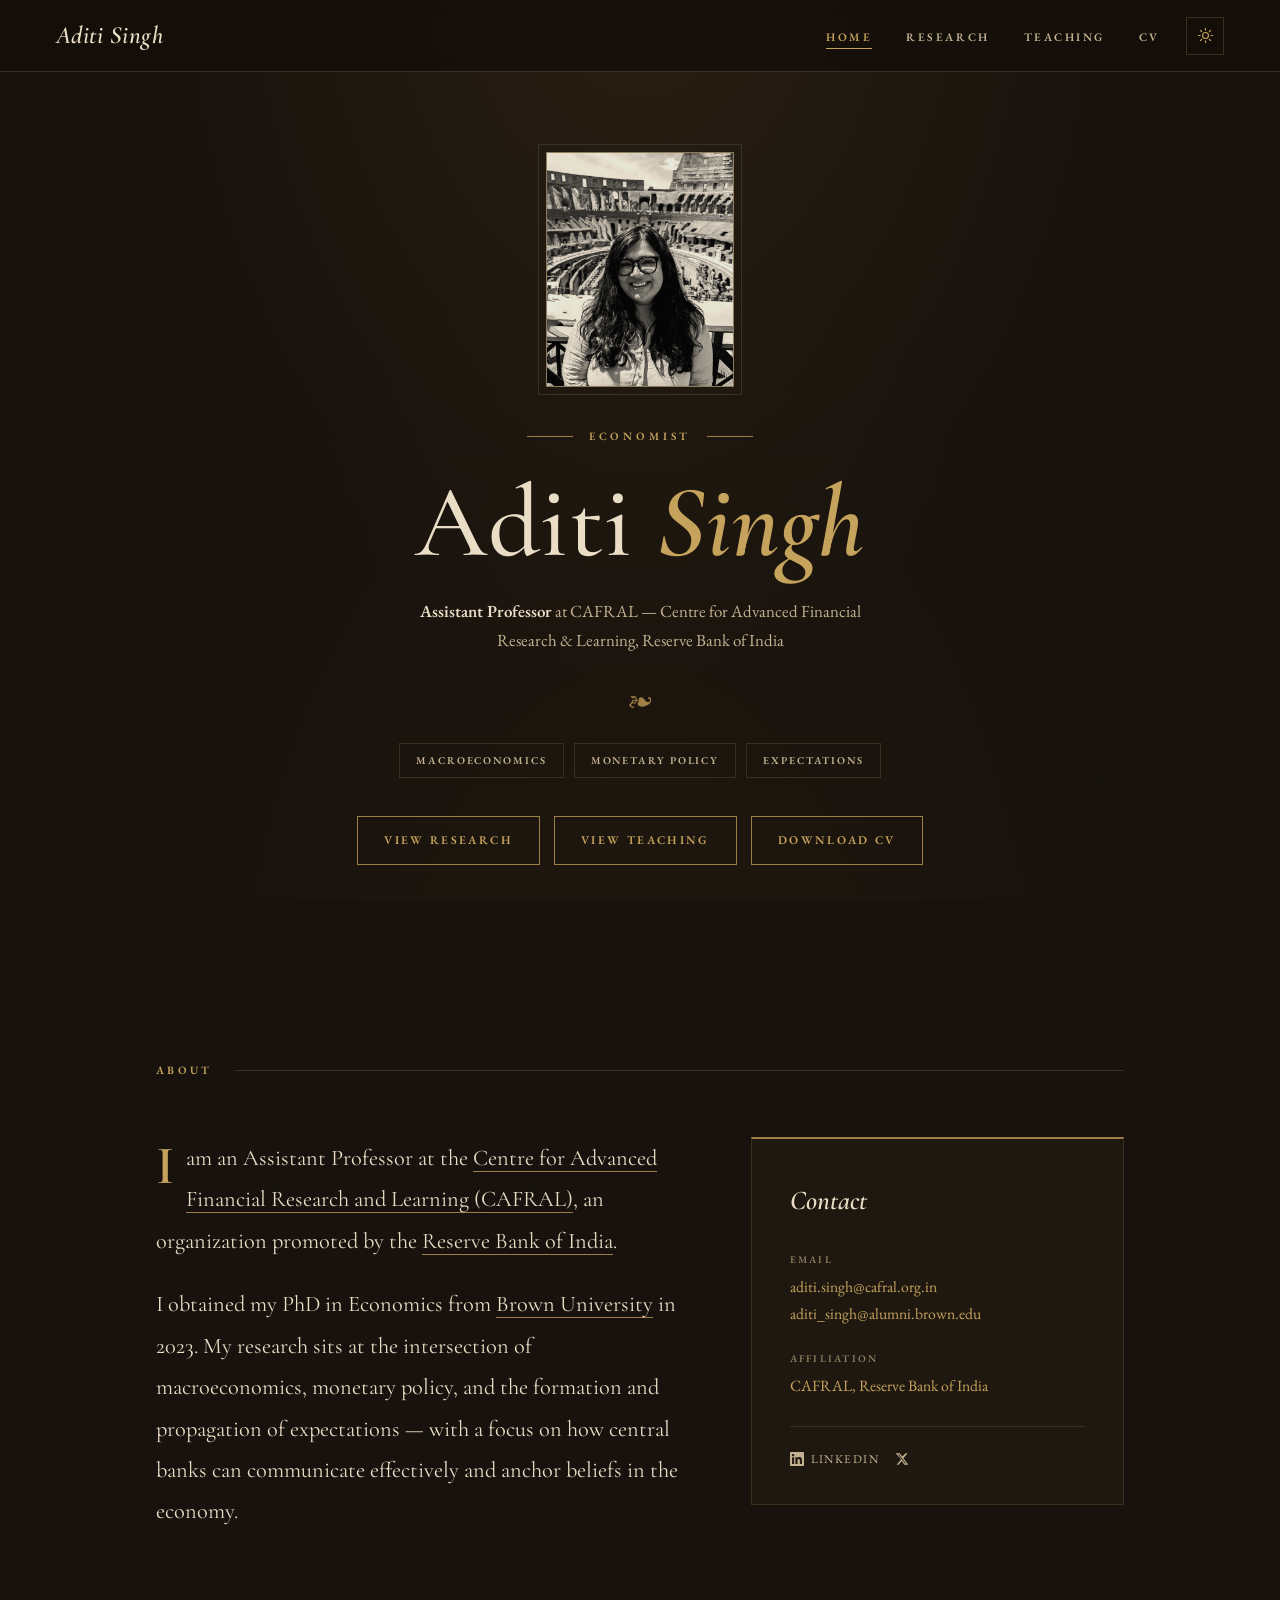
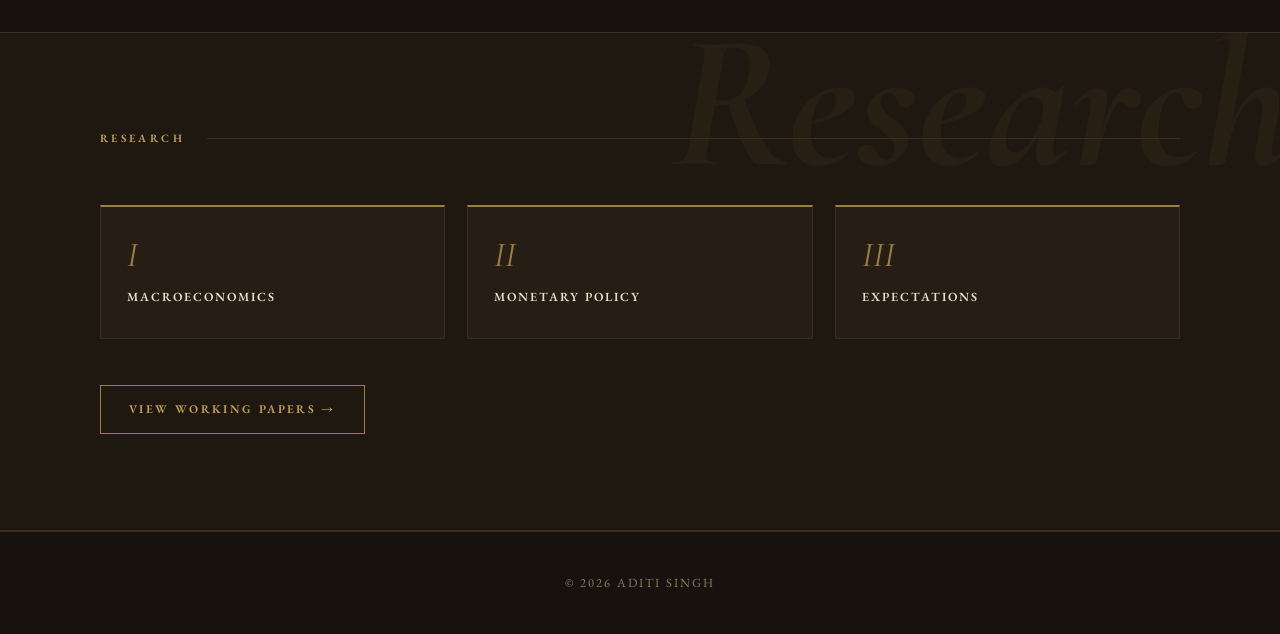
==== dark-academia/index.html @ 04351452 "Add light/dark theme toggle to dark-academia site Nav now has a sun/moon toggle that switches betwee" ====
<!DOCTYPE html>
<html lang="en">
<head>
  <meta charset="UTF-8">
  <meta name="viewport" content="width=device-width, initial-scale=1.0">
  <meta name="description" content="Aditi Singh — Assistant Professor at CAFRAL, Reserve Bank of India. Research in Macroeconomics, Monetary Policy, and Expectations.">
  <meta name="color-scheme" content="dark">
  <title>Aditi Singh</title>

  <link rel="preconnect" href="https://fonts.googleapis.com">
  <link rel="preconnect" href="https://fonts.gstatic.com" crossorigin>
  <link href="https://fonts.googleapis.com/css2?family=Cormorant+Garamond:ital,wght@0,400;0,500;0,600;0,700;1,400;1,500;1,600&family=EB+Garamond:ital,wght@0,400;0,500;0,600;1,400&display=swap" rel="stylesheet">

  <style>
    *, *::before, *::after { box-sizing: border-box; margin: 0; padding: 0; }

    :root {
      color-scheme: dark;
      --bg:        #17120d;
      --bg-2:      #1f1810;
      --bg-3:      #261d14;
      --paper:     #e9ddc5;
      --paper-dim: #c2b291;
      --muted:     #8c7c60;
      --gold:      #c5a35c;
      --gold-soft: #9d7f45;
      --oxblood:   #7d3a33;
      --line:      #3a2f1f;
      --nav-h:     72px;
    }

    :root[data-theme="light"] {
      color-scheme: light;
      --bg:        #f0e7d3;
      --bg-2:      #e9dcc1;
      --bg-3:      #e3d5b6;
      --paper:     #2e2417;
      --paper-dim: #5f5236;
      --muted:     #8a785a;
      --gold:      #876722;
      --gold-soft: #a9883f;
      --oxblood:   #7d3a33;
      --line:      #cdbd97;
    }

    :root[data-theme="light"] body {
      background-image:
        radial-gradient(ellipse at 50% -10%, #f8f1de 0%, rgba(248,241,222,0) 55%),
        radial-gradient(ellipse at 50% 120%, #e6d9bc 0%, rgba(230,217,188,0) 55%);
    }

    html { scroll-behavior: smooth; }

    body {
      background: var(--bg);
      background-image:
        radial-gradient(ellipse at 50% -10%, #2a2013 0%, rgba(42,32,19,0) 55%),
        radial-gradient(ellipse at 50% 120%, #20180f 0%, rgba(32,24,15,0) 55%);
      background-attachment: fixed;
      color: var(--paper);
      font-family: 'EB Garamond', Georgia, serif;
      font-weight: 400;
      font-size: 1.04rem;
      line-height: 1.78;
      overflow-x: hidden;
    }

    a { color: inherit; }

    /* ━━━━━━━━━━━━━━━━━━━━━━━━━━━━━━ NAV ━━━━━━ */
    nav {
      position: fixed;
      top: 0; left: 0; right: 0;
      height: var(--nav-h);
      display: flex;
      align-items: center;
      justify-content: space-between;
      padding: 0 56px;
      background: rgba(20, 15, 10, 0.86);
      backdrop-filter: blur(10px) saturate(1.2);
      -webkit-backdrop-filter: blur(10px) saturate(1.2);
      border-bottom: 1px solid var(--line);
      z-index: 9999;
    }

    .nav-logo {
      font-family: 'Cormorant Garamond', serif;
      font-style: italic;
      font-size: 1.55rem;
      font-weight: 600;
      letter-spacing: 0.02em;
      color: var(--paper);
      text-decoration: none;
    }
    .nav-logo:hover { color: var(--gold); }

    .nav-links {
      display: flex;
      gap: 34px;
      list-style: none;
      align-items: center;
    }

    .nav-links a {
      font-size: 0.72rem;
      font-weight: 600;
      letter-spacing: 0.22em;
      text-transform: uppercase;
      color: var(--paper-dim);
      text-decoration: none;
      padding-bottom: 4px;
      border-bottom: 1px solid transparent;
      transition: color 0.25s, border-color 0.25s;
    }
    .nav-links a:hover,
    .nav-links a.active { color: var(--gold); border-bottom-color: var(--gold); }

    .nav-actions { display: flex; align-items: center; gap: 26px; }

    .theme-toggle {
      display: inline-flex;
      align-items: center;
      justify-content: center;
      width: 38px;
      height: 38px;
      background: none;
      border: 1px solid var(--line);
      color: var(--gold);
      cursor: pointer;
      transition: color 0.25s, border-color 0.25s;
    }
    .theme-toggle:hover { border-color: var(--gold-soft); }
    .theme-toggle svg { width: 17px; height: 17px; display: block; }
    .theme-toggle .icon-moon { display: none; }
    :root[data-theme="light"] .theme-toggle .icon-sun { display: none; }
    :root[data-theme="light"] .theme-toggle .icon-moon { display: block; }

    .nav-burger {
      display: none;
      flex-direction: column;
      justify-content: center;
      gap: 5px;
      width: 38px; height: 38px;
      background: none; border: none;
      cursor: pointer; padding: 4px;
    }
    .nav-burger span {
      display: block; width: 24px; height: 1.5px;
      background: var(--paper);
      transition: transform 0.3s, opacity 0.3s;
    }
    .nav-burger.open span:nth-child(1) { transform: translateY(6.5px) rotate(45deg); }
    .nav-burger.open span:nth-child(2) { opacity: 0; }
    .nav-burger.open span:nth-child(3) { transform: translateY(-6.5px) rotate(-45deg); }

    .mobile-menu {
      display: none;
      position: fixed;
      top: var(--nav-h); left: 0; right: 0;
      background: rgba(20, 15, 10, 0.98);
      backdrop-filter: blur(14px);
      -webkit-backdrop-filter: blur(14px);
      border-bottom: 1px solid var(--line);
      z-index: 490;
      padding: 18px 28px 26px;
      flex-direction: column;
      gap: 6px;
    }
    .mobile-menu.open { display: flex; }
    .mobile-menu a {
      font-size: 0.78rem;
      font-weight: 600;
      letter-spacing: 0.2em;
      text-transform: uppercase;
      color: var(--paper-dim);
      text-decoration: none;
      padding: 12px 6px;
      border-bottom: 1px solid var(--line);
    }
    .mobile-menu a:last-child { border-bottom: none; }
    .mobile-menu a.active { color: var(--gold); }

    /* ━━━━━━━━━━━━━━━━━━━━━━━━━━━━━━ HERO ━━━━━━ */
    .hero {
      min-height: 100vh;
      padding: calc(var(--nav-h) + 80px) 32px 96px;
      display: flex;
      align-items: center;
      justify-content: center;
      text-align: center;
    }

    .hero-inner {
      max-width: 720px;
      opacity: 0;
      transform: translateY(26px);
      transition: opacity 1s ease, transform 1s ease;
    }
    .hero-inner.loaded { opacity: 1; transform: none; }

    .portrait {
      width: 188px;
      margin: 0 auto 40px;
    }
    .portrait img {
      width: 100%;
      aspect-ratio: 4 / 5;
      object-fit: cover;
      object-position: center 12%;
      display: block;
      filter: grayscale(0.35) sepia(0.32) contrast(0.96) brightness(0.92);
      border: 1px solid var(--gold-soft);
      outline: 1px solid var(--line);
      outline-offset: 7px;
    }

    .eyebrow {
      display: flex;
      align-items: center;
      justify-content: center;
      gap: 16px;
      font-size: 0.7rem;
      font-weight: 600;
      letter-spacing: 0.34em;
      text-transform: uppercase;
      color: var(--gold);
      margin-bottom: 22px;
    }
    .eyebrow::before,
    .eyebrow::after {
      content: '';
      width: 46px; height: 1px;
      background: var(--gold-soft);
    }

    .hero-name {
      font-family: 'Cormorant Garamond', serif;
      font-weight: 500;
      font-size: clamp(56px, 8vw, 104px);
      line-height: 1.04;
      letter-spacing: 0.005em;
      color: var(--paper);
    }
    .hero-name .it {
      font-style: italic;
      font-weight: 600;
      color: var(--gold);
    }

    .hero-sub {
      font-size: 1.06rem;
      color: var(--paper-dim);
      line-height: 1.7;
      margin: 22px auto 0;
      max-width: 460px;
    }
    .hero-sub strong { color: var(--paper); font-weight: 600; }

    .ornament {
      color: var(--gold-soft);
      font-size: 1.5rem;
      margin: 30px 0 34px;
      line-height: 1;
    }

    .tags {
      display: flex;
      flex-wrap: wrap;
      justify-content: center;
      gap: 10px;
      margin-bottom: 38px;
    }
    .tag {
      font-size: 0.66rem;
      font-weight: 600;
      letter-spacing: 0.18em;
      text-transform: uppercase;
      color: var(--paper-dim);
      border: 1px solid var(--line);
      padding: 7px 16px;
      transition: color 0.25s, border-color 0.25s;
    }
    .tag:hover { color: var(--gold); border-color: var(--gold-soft); }

    .actions {
      display: flex;
      flex-wrap: wrap;
      justify-content: center;
      gap: 14px;
    }
    .btn {
      font-family: 'EB Garamond', serif;
      font-size: 0.74rem;
      font-weight: 600;
      letter-spacing: 0.2em;
      text-transform: uppercase;
      text-decoration: none;
      padding: 13px 26px;
      border: 1px solid var(--gold-soft);
      color: var(--gold);
      transition: background 0.25s, color 0.25s, transform 0.2s;
    }
    .btn:hover {
      background: var(--gold);
      color: var(--bg);
      transform: translateY(-2px);
    }

    /* ━━━━━━━━━━━━━━━━━━━━━━━━━━━━━━ SECTIONS ━━━━━━ */
    .section {
      max-width: 1080px;
      margin: 0 auto;
      padding: 100px 56px;
    }

    .section-header {
      display: flex;
      align-items: center;
      gap: 22px;
      margin-bottom: 56px;
    }
    .section-label {
      font-size: 0.7rem;
      font-weight: 600;
      letter-spacing: 0.3em;
      text-transform: uppercase;
      color: var(--gold);
      white-space: nowrap;
    }
    .section-rule {
      flex: 1;
      height: 1px;
      background: var(--line);
    }

    .about-grid {
      display: grid;
      grid-template-columns: 1.4fr 1fr;
      gap: 72px;
      align-items: start;
    }

    .bio-text {
      font-family: 'Cormorant Garamond', serif;
      font-size: 1.4rem;
      line-height: 1.85;
      color: var(--paper);
    }
    .bio-text p + p { margin-top: 22px; }
    .bio-text p:first-of-type::first-letter {
      font-size: 3.4rem;
      font-weight: 600;
      float: left;
      line-height: 0.86;
      padding: 6px 12px 0 0;
      color: var(--gold);
    }
    .bio-text a {
      color: var(--paper);
      text-decoration: none;
      border-bottom: 1px solid var(--gold-soft);
      transition: color 0.2s;
    }
    .bio-text a:hover { color: var(--gold); }

    .contact-card {
      background: var(--bg-2);
      border: 1px solid var(--line);
      border-top: 2px solid var(--gold-soft);
      padding: 38px 38px 34px;
    }
    .contact-card-title {
      font-family: 'Cormorant Garamond', serif;
      font-style: italic;
      font-size: 1.7rem;
      font-weight: 600;
      color: var(--paper);
      margin-bottom: 26px;
    }
    .contact-row { margin-bottom: 22px; }
    .contact-row-label {
      font-size: 0.64rem;
      font-weight: 600;
      letter-spacing: 0.22em;
      text-transform: uppercase;
      color: var(--muted);
      margin-bottom: 5px;
    }
    .contact-row-value { font-size: 0.98rem; line-height: 1.7; }
    .contact-row-value a {
      color: var(--gold);
      text-decoration: none;
      transition: opacity 0.2s;
    }
    .contact-row-value a:hover { opacity: 0.7; }

    .social-row {
      display: flex;
      gap: 16px;
      align-items: center;
      margin-top: 26px;
      padding-top: 22px;
      border-top: 1px solid var(--line);
    }
    .social-link {
      display: flex;
      align-items: center;
      gap: 7px;
      font-size: 0.74rem;
      letter-spacing: 0.12em;
      text-transform: uppercase;
      color: var(--paper-dim);
      text-decoration: none;
      transition: color 0.2s;
    }
    .social-link:hover { color: var(--gold); }

    /* ━━━━━━━━━━━━━━━━━━━━━━━━━━━━━━ RESEARCH BAND ━━━━━━ */
    .research-band {
      background: var(--bg-2);
      border-top: 1px solid var(--line);
      border-bottom: 1px solid var(--line);
      padding: 96px 56px;
      position: relative;
      overflow: hidden;
    }
    .research-band::before {
      content: 'Research';
      position: absolute;
      right: -10px; top: -26px;
      font-family: 'Cormorant Garamond', serif;
      font-style: italic;
      font-size: clamp(90px, 15vw, 230px);
      font-weight: 700;
      color: rgba(197, 163, 92, 0.05);
      line-height: 1;
      pointer-events: none;
      white-space: nowrap;
    }
    .research-band-inner {
      max-width: 1080px;
      margin: 0 auto;
      position: relative;
      z-index: 1;
    }
    .research-areas {
      display: grid;
      grid-template-columns: repeat(3, 1fr);
      gap: 22px;
      margin-bottom: 46px;
    }
    .research-area {
      padding: 30px 26px;
      border: 1px solid var(--line);
      border-top: 2px solid var(--gold-soft);
      background: var(--bg-3);
    }
    .research-area-num {
      font-family: 'Cormorant Garamond', serif;
      font-style: italic;
      font-size: 2.2rem;
      color: var(--gold-soft);
      line-height: 1;
      margin-bottom: 14px;
    }
    .research-area-name {
      font-size: 0.78rem;
      font-weight: 600;
      letter-spacing: 0.16em;
      text-transform: uppercase;
      color: var(--paper);
    }
    .btn-ghost {
      display: inline-block;
      font-size: 0.74rem;
      font-weight: 600;
      letter-spacing: 0.2em;
      text-transform: uppercase;
      color: var(--gold);
      text-decoration: none;
      border: 1px solid var(--gold-soft);
      padding: 13px 28px;
      transition: background 0.25s, color 0.25s, transform 0.2s;
    }
    .btn-ghost:hover { background: var(--gold); color: var(--bg); transform: translateY(-2px); }

    /* ━━━━━━━━━━━━━━━━━━━━━━━━━━━━━━ FOOTER ━━━━━━ */
    footer {
      text-align: center;
      padding: 40px 32px;
      border-top: 1px solid var(--line);
      color: var(--muted);
      font-size: 0.78rem;
      letter-spacing: 0.16em;
      text-transform: uppercase;
    }

    /* ━━━━━━━━━━━━━━━━━━━━━━━━━━━━━━ REVEAL ━━━━━━ */
    .reveal {
      opacity: 0;
      transform: translateY(26px);
      transition: opacity 0.8s ease, transform 0.8s ease;
    }
    .reveal.in { opacity: 1; transform: none; }
    .reveal-delay-1 { transition-delay: 0.12s; }
    .reveal-delay-2 { transition-delay: 0.24s; }
    .reveal-delay-3 { transition-delay: 0.36s; }

    /* ━━━━━━━━━━━━━━━━━━━━━━━━━━━━━━ RESPONSIVE ━━━━━━ */
    @media (max-width: 880px) {
      nav { padding: 0 26px; }
      .nav-links { display: none; }
      .nav-burger { display: flex; }
      .section { padding: 72px 28px; }
      .about-grid { grid-template-columns: 1fr; gap: 44px; }
      .research-band { padding: 72px 28px; }
      .research-areas { grid-template-columns: 1fr; }
    }
  </style>
  <script>try{if(localStorage.getItem('da-theme')==='light')document.documentElement.setAttribute('data-theme','light');}catch(e){}</script>
</head>
<body>

  <!-- ── Navigation ── -->
  <nav id="site-nav">
    <a class="nav-logo" href="index.html">Aditi Singh</a>
    <div class="nav-actions">
    <ul class="nav-links">
      <li><a href="index.html" class="active">Home</a></li>
      <li><a href="research.html">Research</a></li>
      <li><a href="teaching.html">Teaching</a></li>
      <li><a href="https://papers.aditi-singh.com/CV.pdf" target="_blank">CV</a></li>
    </ul>
    <button class="theme-toggle" id="theme-toggle" type="button" aria-label="Toggle light and dark mode">
      <svg class="icon-sun" viewBox="0 0 24 24" aria-hidden="true" fill="none" stroke="currentColor" stroke-width="1.6" stroke-linecap="round"><circle cx="12" cy="12" r="4.2"/><path d="M12 2v2.4M12 19.6V22M22 12h-2.4M4.4 12H2M19.07 4.93l-1.7 1.7M6.63 17.37l-1.7 1.7M19.07 19.07l-1.7-1.7M6.63 6.63l-1.7-1.7"/></svg>
      <svg class="icon-moon" viewBox="0 0 24 24" aria-hidden="true" fill="none" stroke="currentColor" stroke-width="1.6" stroke-linecap="round" stroke-linejoin="round"><path d="M21 12.8A8.5 8.5 0 1 1 11.2 3a6.6 6.6 0 0 0 9.8 9.8z"/></svg>
    </button>
    <button class="nav-burger" id="nav-burger" aria-label="Open menu" aria-expanded="false">
      <span></span><span></span><span></span>
    </button>
    </div>
  </nav>

  <!-- ── Mobile Menu ── -->
  <div class="mobile-menu" id="mobile-menu" role="navigation" aria-label="Mobile navigation">
    <a href="index.html" class="active">Home</a>
    <a href="research.html">Research</a>
    <a href="teaching.html">Teaching</a>
    <a href="https://papers.aditi-singh.com/CV.pdf" target="_blank">CV</a>
  </div>

  <!-- ── Hero ── -->
  <section class="hero">
    <div class="hero-inner" id="hero-inner">
      <figure class="portrait">
        <img src="../image website.jpg" alt="Aditi Singh">
      </figure>
      <p class="eyebrow">Economist</p>
      <h1 class="hero-name">Aditi <span class="it">Singh</span></h1>
      <p class="hero-sub">
        <strong>Assistant Professor</strong> at CAFRAL — Centre for Advanced
        Financial Research &amp; Learning, Reserve Bank of India
      </p>
      <div class="ornament">&#10087;</div>
      <div class="tags">
        <span class="tag">Macroeconomics</span>
        <span class="tag">Monetary Policy</span>
        <span class="tag">Expectations</span>
      </div>
      <div class="actions">
        <a href="research.html" class="btn">View Research</a>
        <a href="teaching.html" class="btn">View Teaching</a>
        <a href="https://papers.aditi-singh.com/CV.pdf" target="_blank" class="btn">Download CV</a>
      </div>
    </div>
  </section>

  <!-- ── About ── -->
  <section class="section" id="about">
    <div class="section-header reveal">
      <span class="section-label">About</span>
      <span class="section-rule"></span>
    </div>

    <div class="about-grid">
      <div class="bio-text reveal reveal-delay-1">
        <p>
          I am an Assistant Professor at the
          <a href="https://www.cafral.org.in/" target="_blank">Centre for Advanced Financial Research and Learning (CAFRAL)</a>,
          an organization promoted by the
          <a href="https://www.rbi.org.in/" target="_blank">Reserve Bank of India</a>.
        </p>
        <p>
          I obtained my PhD in Economics from
          <a href="https://www.brown.edu/" target="_blank">Brown University</a> in 2023.
          My research sits at the intersection of macroeconomics, monetary policy, and the
          formation and propagation of expectations — with a focus on how central banks can
          communicate effectively and anchor beliefs in the economy.
        </p>
      </div>

      <div class="contact-card reveal reveal-delay-2">
        <h2 class="contact-card-title">Contact</h2>

        <div class="contact-row">
          <p class="contact-row-label">Email</p>
          <p class="contact-row-value">
            <a href="mailto:aditi.singh@cafral.org.in">aditi.singh@cafral.org.in</a><br>
            <a href="mailto:aditi_singh@alumni.brown.edu">aditi_singh@alumni.brown.edu</a>
          </p>
        </div>

        <div class="contact-row">
          <p class="contact-row-label">Affiliation</p>
          <p class="contact-row-value">
            <a href="https://www.cafral.org.in/" target="_blank">CAFRAL, Reserve Bank of India</a>
          </p>
        </div>

        <div class="social-row">
          <a class="social-link" href="https://www.linkedin.com/in/aditi-singh-b6ba27177/" target="_blank">
            <svg width="14" height="14" viewBox="0 0 24 24" fill="currentColor"><path d="M20.447 20.452H16.893V14.883C16.893 13.555 16.866 11.846 15.041 11.846C13.188 11.846 12.905 13.291 12.905 14.785V20.452H9.351V9H12.765V10.561H12.811C13.288 9.661 14.448 8.711 16.181 8.711C19.782 8.711 20.448 11.081 20.448 14.166V20.452H20.447ZM5.337 7.433C4.193 7.433 3.274 6.507 3.274 5.368C3.274 4.23 4.194 3.305 5.337 3.305C6.477 3.305 7.401 4.23 7.401 5.368C7.401 6.507 6.476 7.433 5.337 7.433ZM7.119 20.452H3.555V9H7.119V20.452ZM22.225 0H1.771C0.792 0 0 0.774 0 1.729V22.271C0 23.227 0.792 24 1.771 24H22.222C23.2 24 24 23.227 24 22.271V1.729C24 0.774 23.2 0 22.222 0H22.225Z"/></svg>
            LinkedIn
          </a>
          <a class="social-link" href="https://x.com/_singh_aditi" target="_blank" aria-label="X">
            <svg width="14" height="14" viewBox="0 0 24 24" fill="currentColor"><path d="M18.244 2.25h3.308l-7.227 8.26 8.502 11.24H16.17l-4.714-6.231-5.401 6.231H2.748l7.73-8.835L1.254 2.25H8.08l4.258 5.633 5.906-5.633zm-1.161 17.52h1.833L7.084 4.126H5.117z"/></svg>
          </a>
        </div>
      </div>
    </div>
  </section>

  <!-- ── Research band ── -->
  <section class="research-band" id="research">
    <div class="research-band-inner">
      <div class="section-header reveal">
        <span class="section-label">Research</span>
        <span class="section-rule"></span>
      </div>

      <div class="research-areas reveal reveal-delay-2">
        <div class="research-area">
          <p class="research-area-num">I</p>
          <p class="research-area-name">Macroeconomics</p>
        </div>
        <div class="research-area">
          <p class="research-area-num">II</p>
          <p class="research-area-name">Monetary Policy</p>
        </div>
        <div class="research-area">
          <p class="research-area-num">III</p>
          <p class="research-area-name">Expectations</p>
        </div>
      </div>

      <a href="research.html" class="btn-ghost reveal reveal-delay-3">View Working Papers &rarr;</a>
    </div>
  </section>

  <!-- ── Footer ── -->
  <footer>
    <p>&copy; 2026 Aditi Singh</p>
  </footer>

  <script>
    window.addEventListener('load', () => {
      document.getElementById('hero-inner').classList.add('loaded');
    });

    const themeToggle = document.getElementById('theme-toggle');
    themeToggle.addEventListener('click', () => {
      const root = document.documentElement;
      const toLight = root.getAttribute('data-theme') !== 'light';
      if (toLight) { root.setAttribute('data-theme', 'light'); }
      else { root.removeAttribute('data-theme'); }
      try { localStorage.setItem('da-theme', toLight ? 'light' : 'dark'); } catch (e) {}
    });

    const burger = document.getElementById('nav-burger');
    const mobileMenu = document.getElementById('mobile-menu');
    burger.addEventListener('click', () => {
      const isOpen = mobileMenu.classList.toggle('open');
      burger.classList.toggle('open', isOpen);
      burger.setAttribute('aria-expanded', String(isOpen));
    });
    mobileMenu.querySelectorAll('a').forEach(a => {
      a.addEventListener('click', () => {
        mobileMenu.classList.remove('open');
        burger.classList.remove('open');
        burger.setAttribute('aria-expanded', 'false');
      });
    });

    const reveals = document.querySelectorAll('.reveal');
    const io = new IntersectionObserver(entries => {
      entries.forEach(e => {
        if (e.isIntersecting) { e.target.classList.add('in'); io.unobserve(e.target); }
      });
    }, { threshold: 0.14 });
    reveals.forEach(el => io.observe(el));
  </script>

</body>
</html>
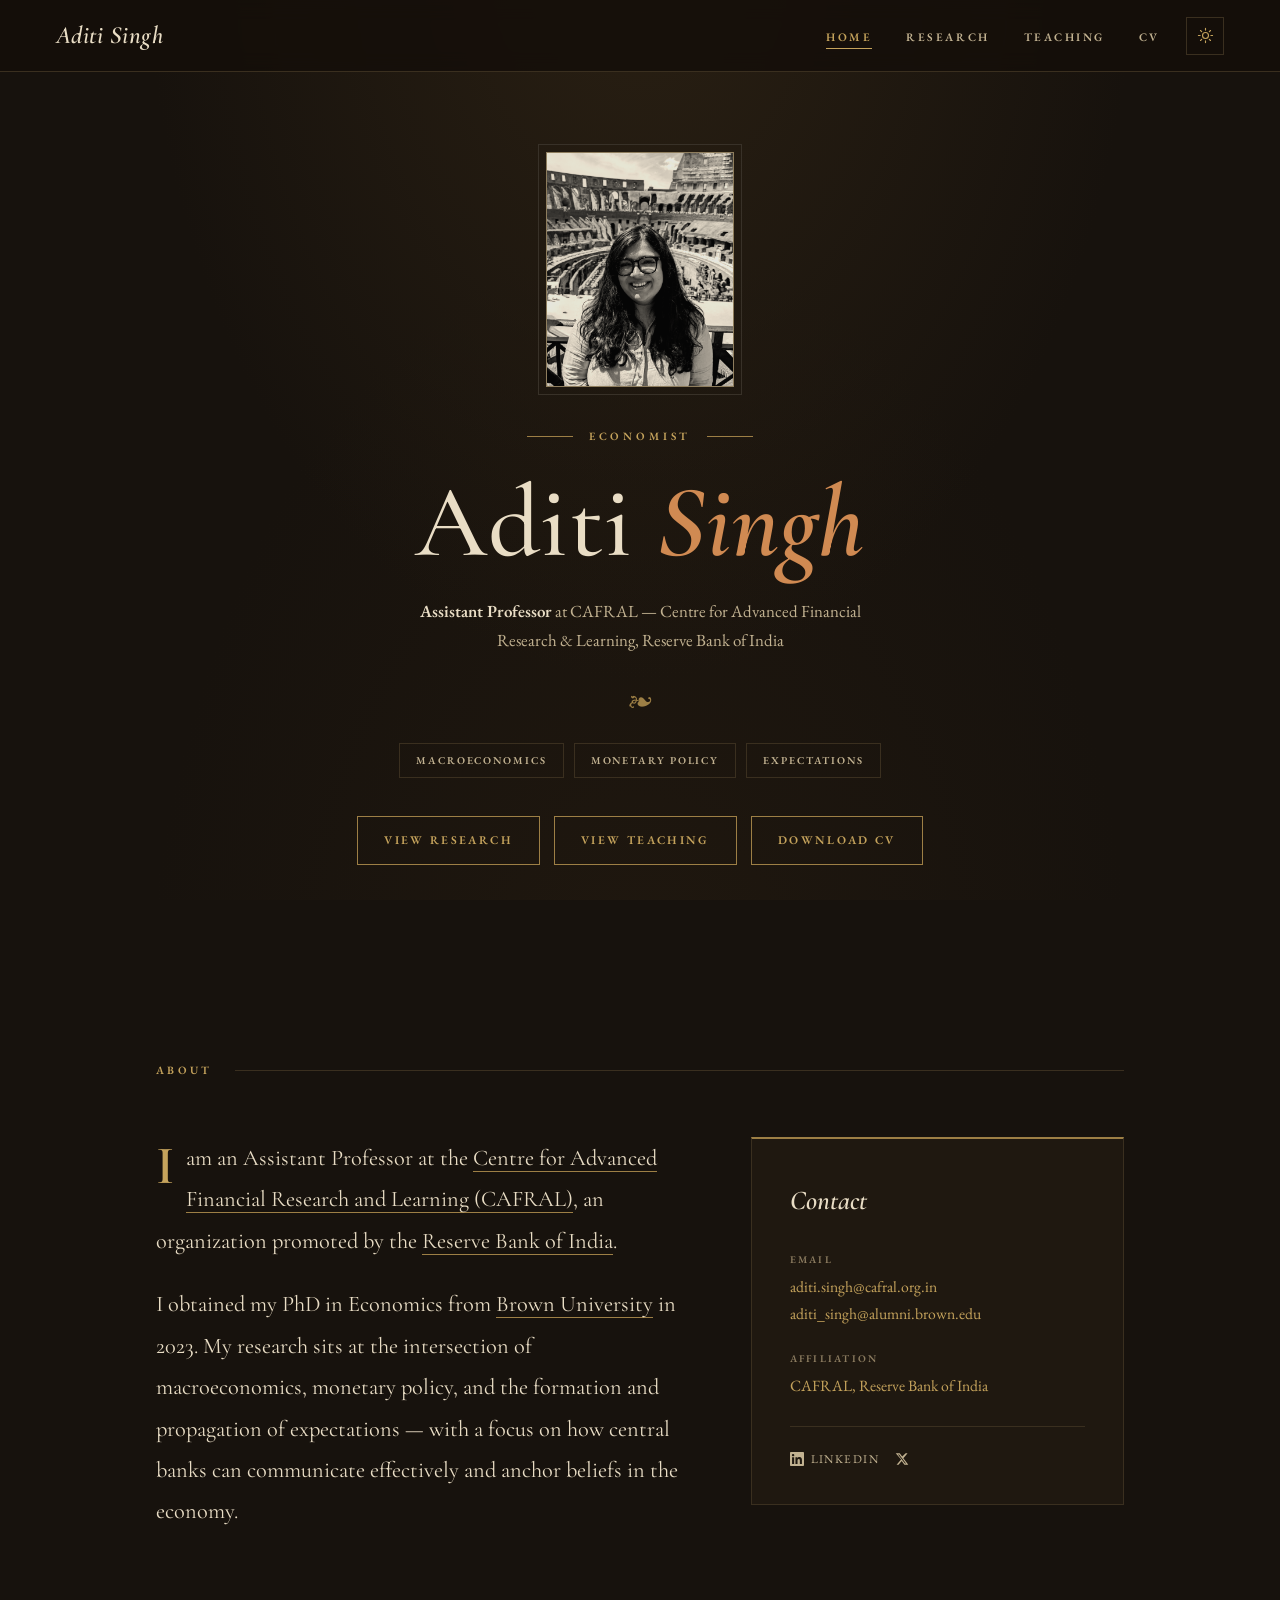
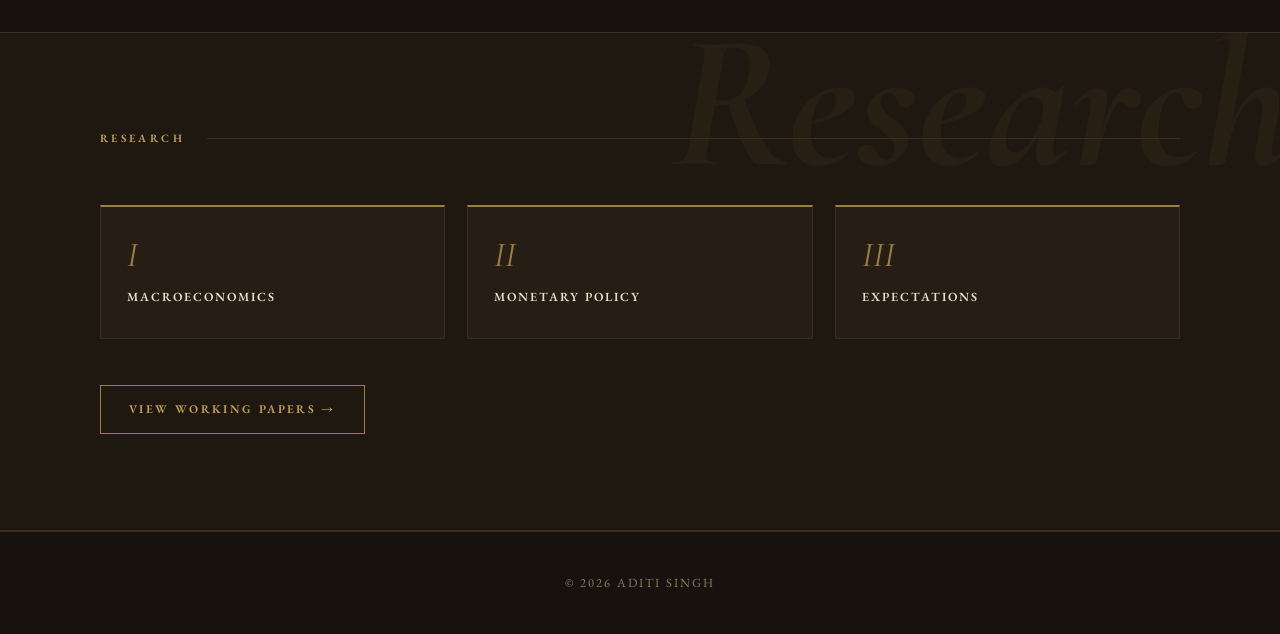
==== commit 41779f1f: "Theme the nav per mode; warmer accent for "Singh" - Nav and mobile-menu backgrounds now use --nav-bg" ====
--- a/dark-academia/index.html
+++ b/dark-academia/index.html
@@ -26,6 +26,9 @@
       --gold-soft: #9d7f45;
       --oxblood:   #7d3a33;
       --line:      #3a2f1f;
+      --name:      #d08a52;
+      --nav-bg:    rgba(20, 15, 10, 0.86);
+      --menu-bg:   rgba(20, 15, 10, 0.98);
       --nav-h:     72px;
     }
 
@@ -41,6 +44,9 @@
       --gold-soft: #a9883f;
       --oxblood:   #7d3a33;
       --line:      #cdbd97;
+      --name:      #a5572a;
+      --nav-bg:    rgba(243, 235, 218, 0.9);
+      --menu-bg:   rgba(243, 235, 218, 0.98);
     }
 
     :root[data-theme="light"] body {
@@ -76,7 +82,7 @@
       align-items: center;
       justify-content: space-between;
       padding: 0 56px;
-      background: rgba(20, 15, 10, 0.86);
+      background: var(--nav-bg);
       backdrop-filter: blur(10px) saturate(1.2);
       -webkit-backdrop-filter: blur(10px) saturate(1.2);
       border-bottom: 1px solid var(--line);
@@ -157,7 +163,7 @@
       display: none;
       position: fixed;
       top: var(--nav-h); left: 0; right: 0;
-      background: rgba(20, 15, 10, 0.98);
+      background: var(--menu-bg);
       backdrop-filter: blur(14px);
       -webkit-backdrop-filter: blur(14px);
       border-bottom: 1px solid var(--line);
@@ -244,7 +250,7 @@
     .hero-name .it {
       font-style: italic;
       font-weight: 600;
-      color: var(--gold);
+      color: var(--name);
     }
 
     .hero-sub {
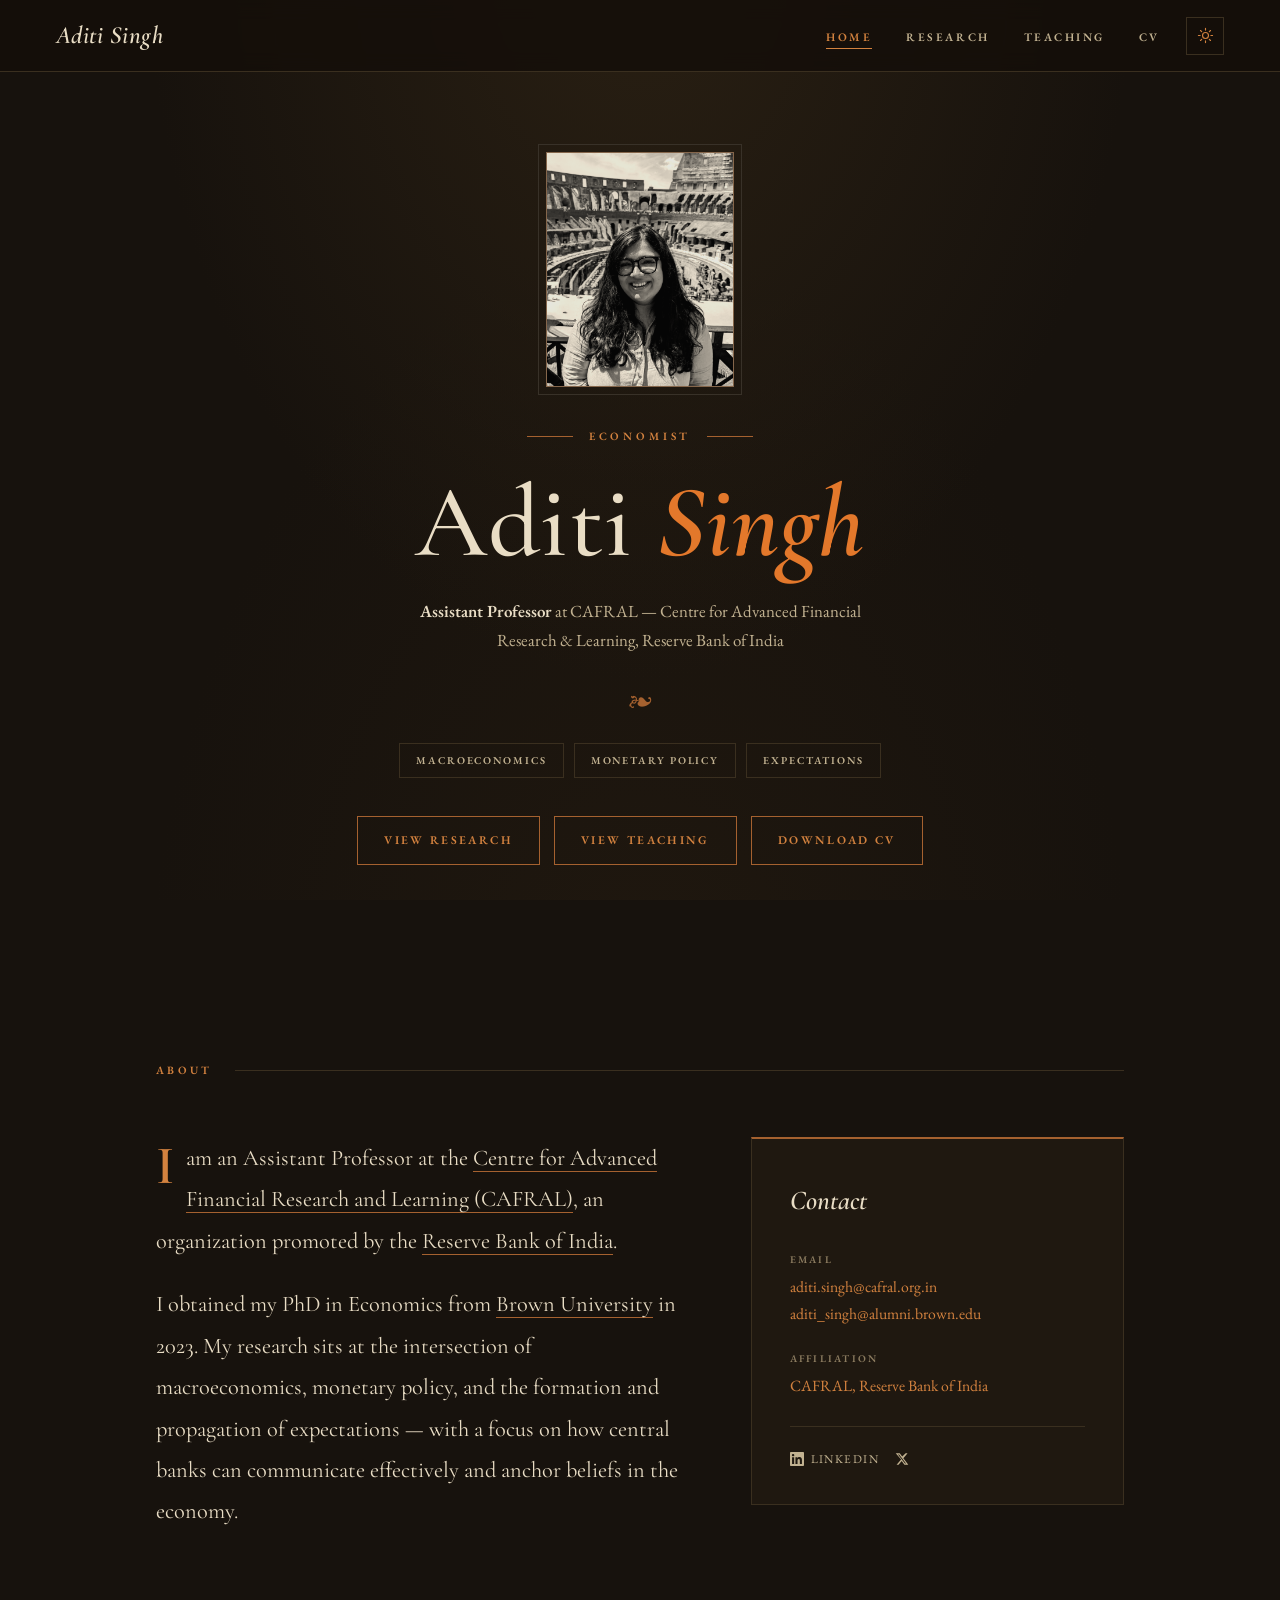
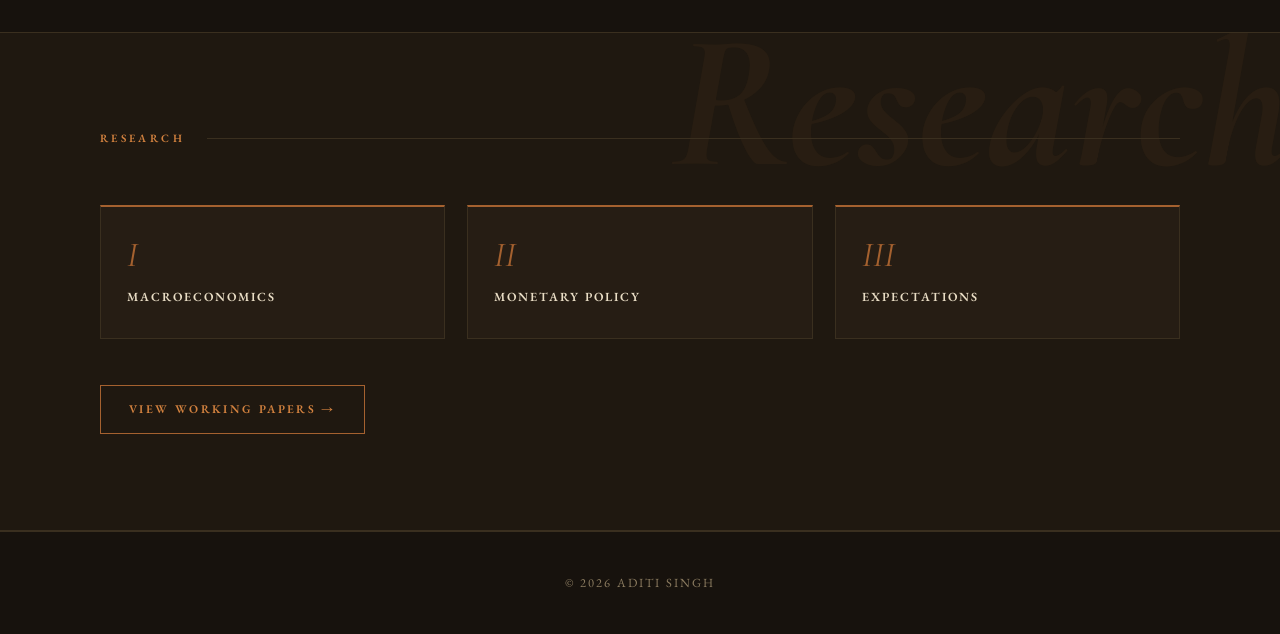
==== commit f7252bcd: "Shift accent palette to a deeper burnt-orange family Replaced the brass-gold accents (--gold/--gold-" ====
--- a/dark-academia/index.html
+++ b/dark-academia/index.html
@@ -22,11 +22,11 @@
       --paper:     #e9ddc5;
       --paper-dim: #c2b291;
       --muted:     #8c7c60;
-      --gold:      #c5a35c;
-      --gold-soft: #9d7f45;
+      --gold:      #d3823f;
+      --gold-soft: #a5612f;
       --oxblood:   #7d3a33;
       --line:      #3a2f1f;
-      --name:      #d08a52;
+      --name:      #e3782b;
       --nav-bg:    rgba(20, 15, 10, 0.86);
       --menu-bg:   rgba(20, 15, 10, 0.98);
       --nav-h:     72px;
@@ -40,11 +40,11 @@
       --paper:     #2e2417;
       --paper-dim: #5f5236;
       --muted:     #8a785a;
-      --gold:      #876722;
-      --gold-soft: #a9883f;
+      --gold:      #b3561d;
+      --gold-soft: #bf763a;
       --oxblood:   #7d3a33;
       --line:      #cdbd97;
-      --name:      #a5572a;
+      --name:      #a6451a;
       --nav-bg:    rgba(243, 235, 218, 0.9);
       --menu-bg:   rgba(243, 235, 218, 0.98);
     }
@@ -438,7 +438,7 @@
       font-style: italic;
       font-size: clamp(90px, 15vw, 230px);
       font-weight: 700;
-      color: rgba(197, 163, 92, 0.05);
+      color: rgba(211, 130, 63, 0.05);
       line-height: 1;
       pointer-events: none;
       white-space: nowrap;
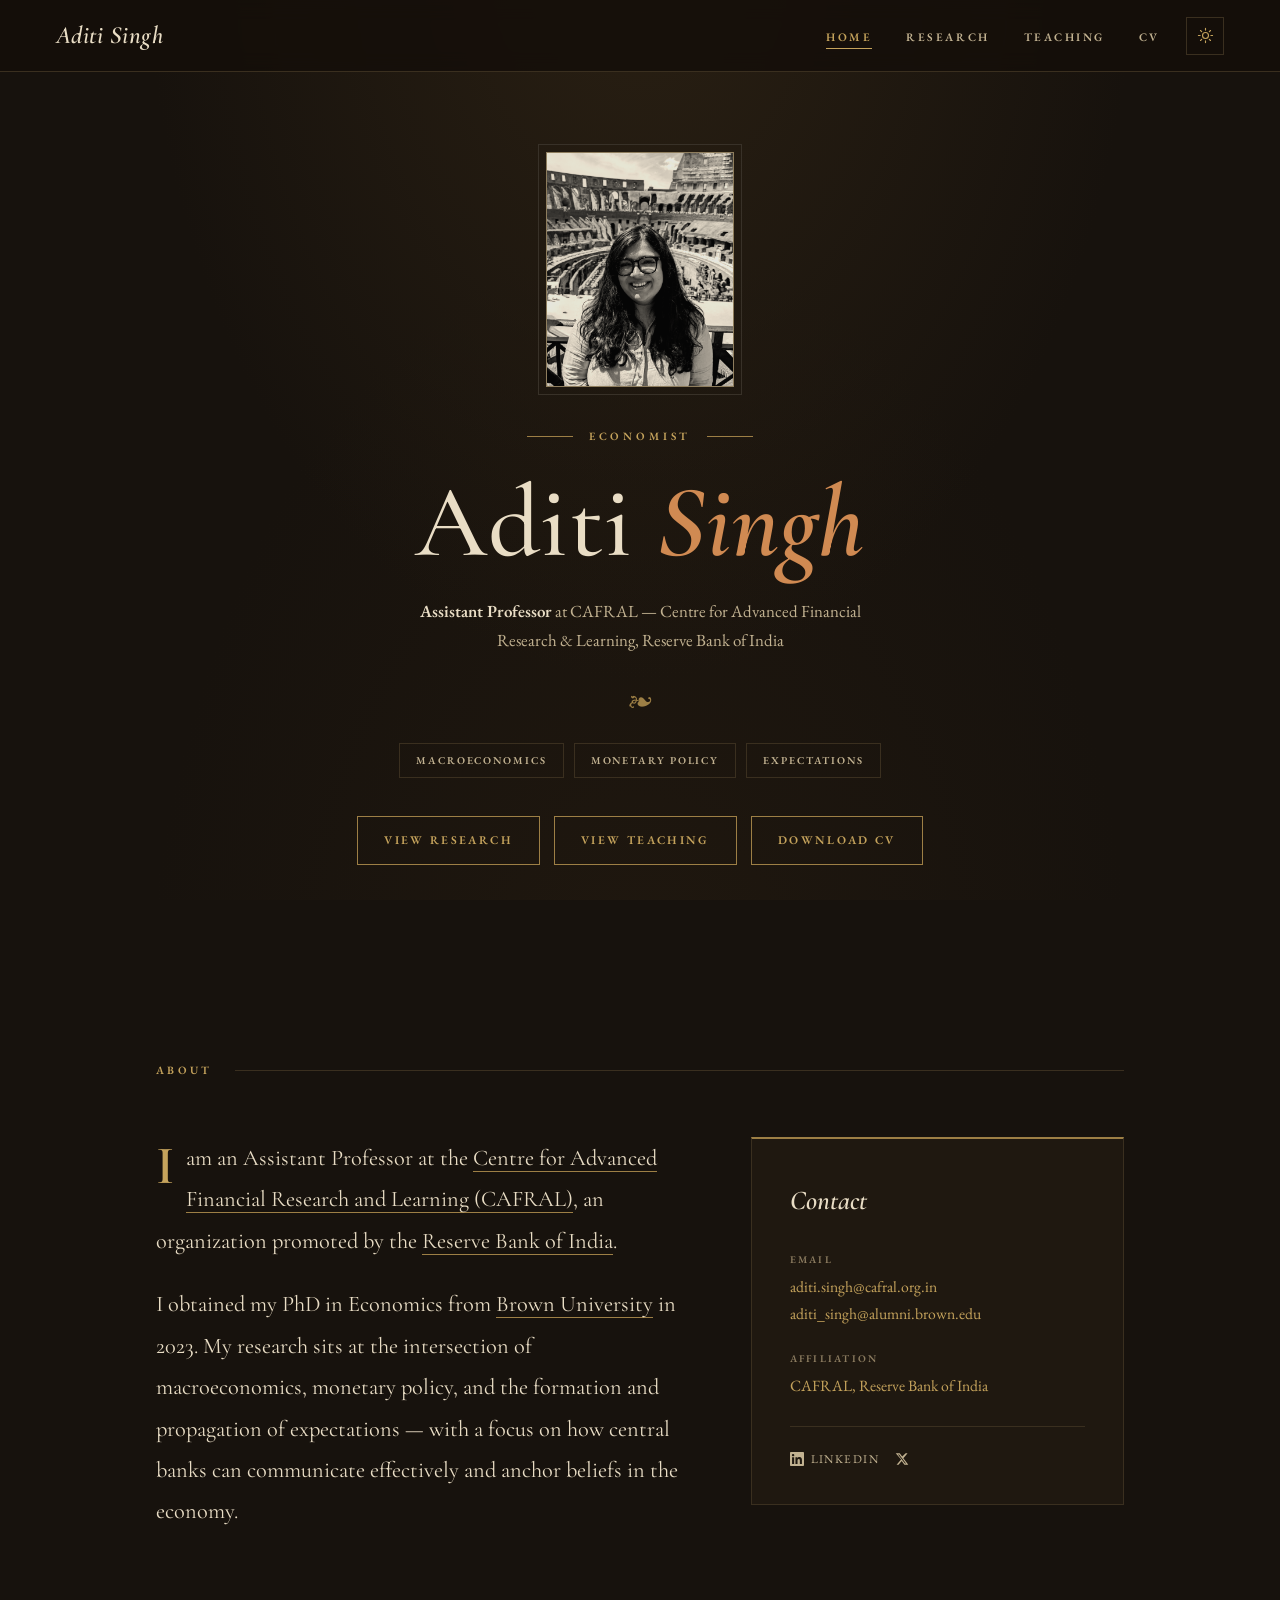
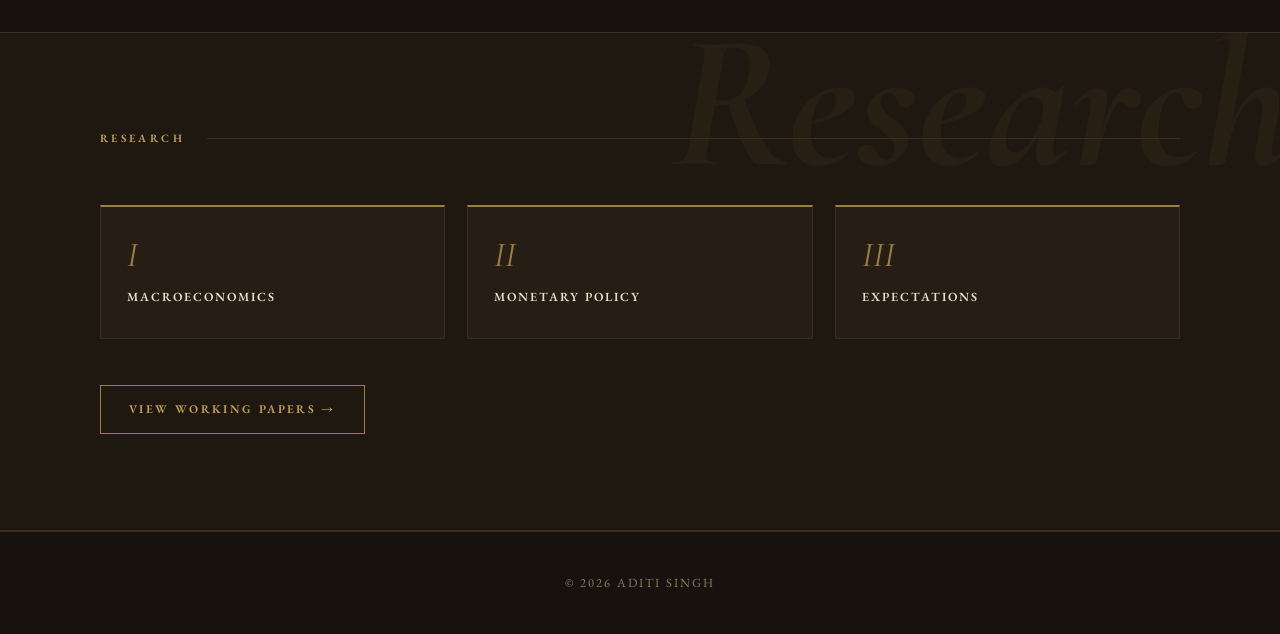
==== commit 4bcc6de7: "Revert deep-orange palette; restore proposed warmer accent Reverts f7252bc. Back to brass-gold accen" ====
--- a/dark-academia/index.html
+++ b/dark-academia/index.html
@@ -22,11 +22,11 @@
       --paper:     #e9ddc5;
       --paper-dim: #c2b291;
       --muted:     #8c7c60;
-      --gold:      #d3823f;
-      --gold-soft: #a5612f;
+      --gold:      #c5a35c;
+      --gold-soft: #9d7f45;
       --oxblood:   #7d3a33;
       --line:      #3a2f1f;
-      --name:      #e3782b;
+      --name:      #d08a52;
       --nav-bg:    rgba(20, 15, 10, 0.86);
       --menu-bg:   rgba(20, 15, 10, 0.98);
       --nav-h:     72px;
@@ -40,11 +40,11 @@
       --paper:     #2e2417;
       --paper-dim: #5f5236;
       --muted:     #8a785a;
-      --gold:      #b3561d;
-      --gold-soft: #bf763a;
+      --gold:      #876722;
+      --gold-soft: #a9883f;
       --oxblood:   #7d3a33;
       --line:      #cdbd97;
-      --name:      #a6451a;
+      --name:      #a5572a;
       --nav-bg:    rgba(243, 235, 218, 0.9);
       --menu-bg:   rgba(243, 235, 218, 0.98);
     }
@@ -438,7 +438,7 @@
       font-style: italic;
       font-size: clamp(90px, 15vw, 230px);
       font-weight: 700;
-      color: rgba(211, 130, 63, 0.05);
+      color: rgba(197, 163, 92, 0.05);
       line-height: 1;
       pointer-events: none;
       white-space: nowrap;
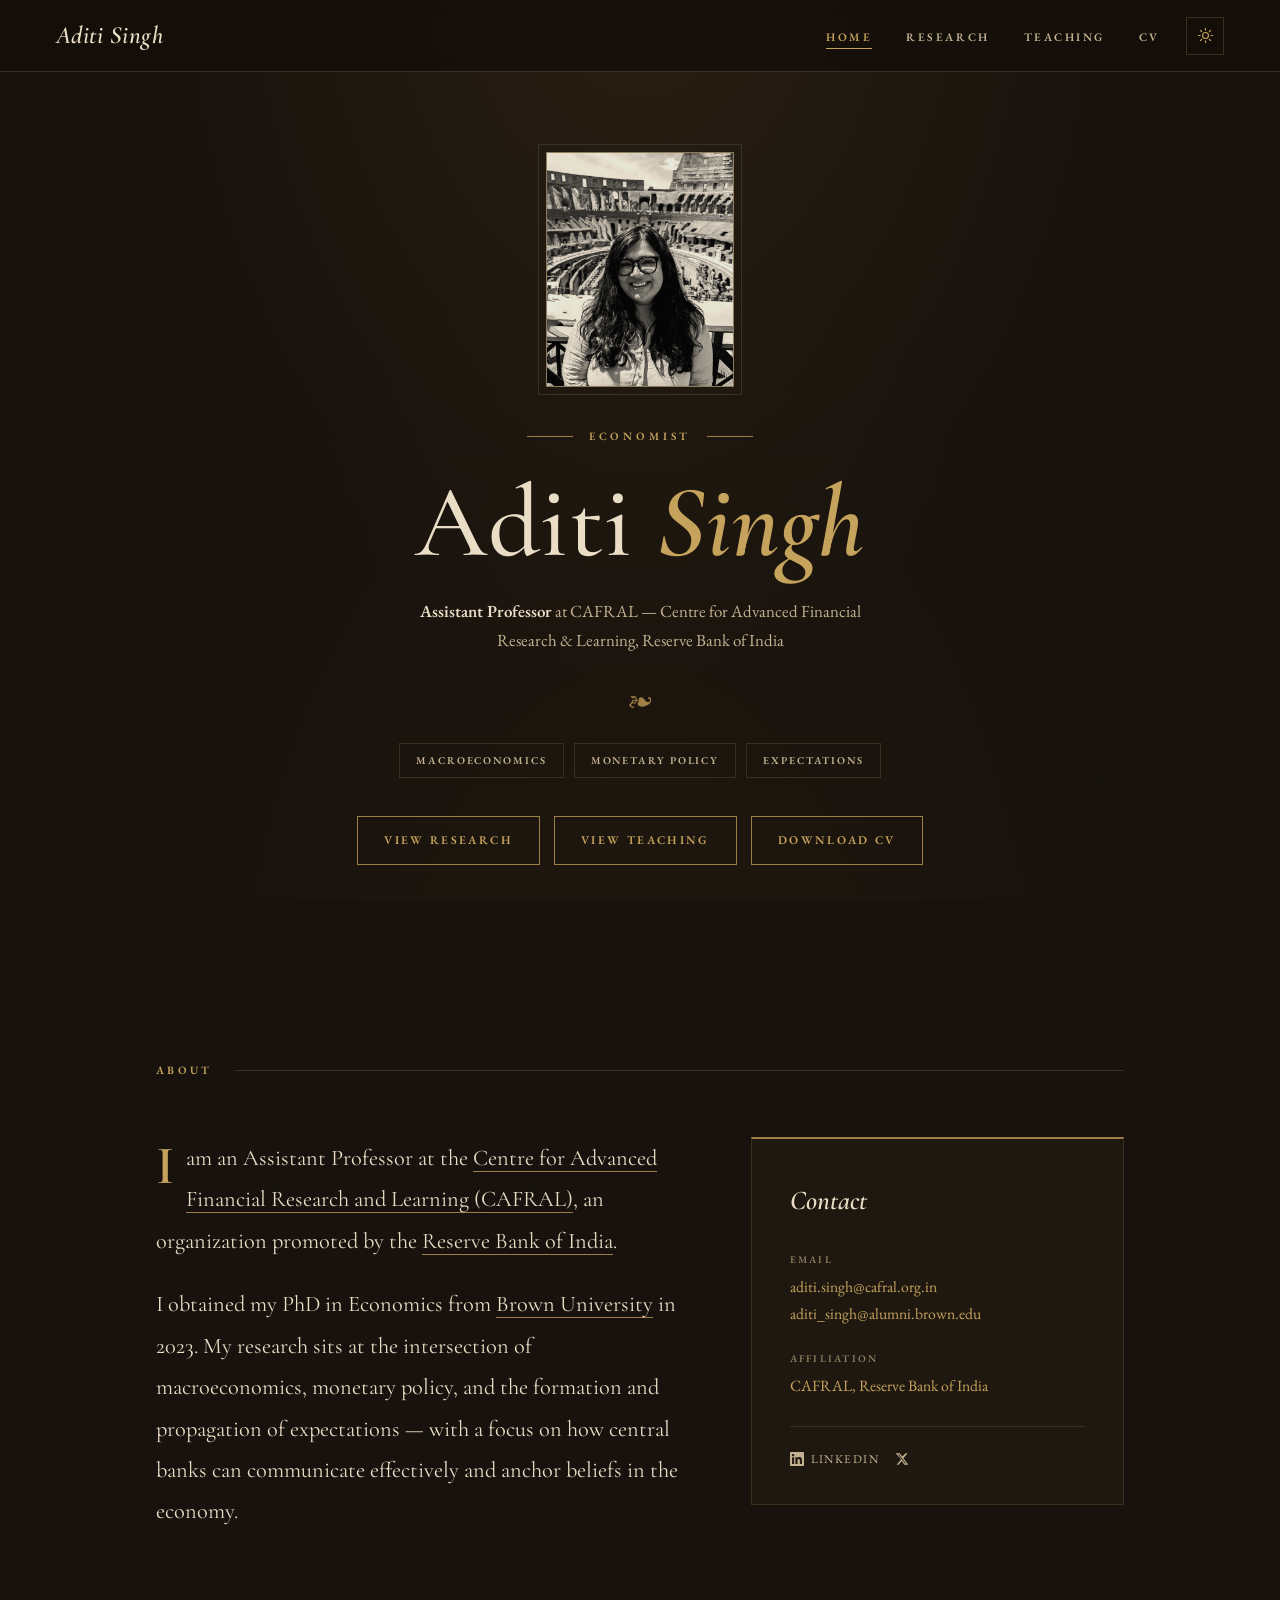
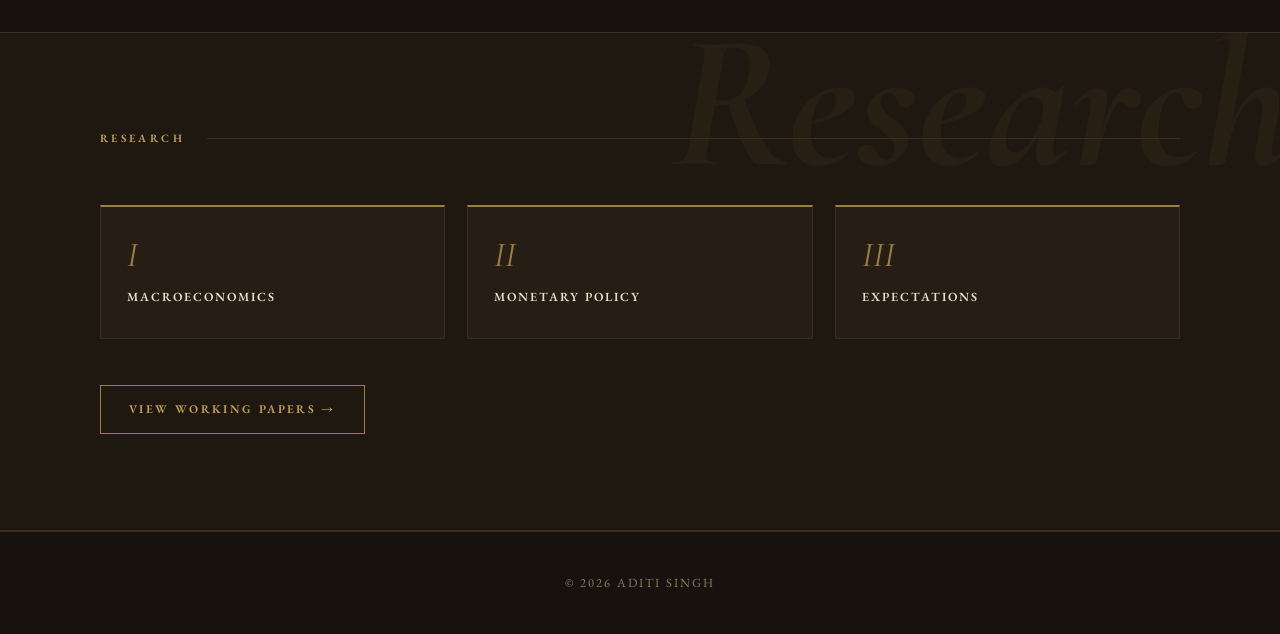
==== commit 252f06fd: "Restore original "Singh" color (use --gold, drop --name) "Singh" now uses the standard gold accent a" ====
--- a/dark-academia/index.html
+++ b/dark-academia/index.html
@@ -26,7 +26,6 @@
       --gold-soft: #9d7f45;
       --oxblood:   #7d3a33;
       --line:      #3a2f1f;
-      --name:      #d08a52;
       --nav-bg:    rgba(20, 15, 10, 0.86);
       --menu-bg:   rgba(20, 15, 10, 0.98);
       --nav-h:     72px;
@@ -44,7 +43,6 @@
       --gold-soft: #a9883f;
       --oxblood:   #7d3a33;
       --line:      #cdbd97;
-      --name:      #a5572a;
       --nav-bg:    rgba(243, 235, 218, 0.9);
       --menu-bg:   rgba(243, 235, 218, 0.98);
     }
@@ -250,7 +248,7 @@
     .hero-name .it {
       font-style: italic;
       font-weight: 600;
-      color: var(--name);
+      color: var(--gold);
     }
 
     .hero-sub {
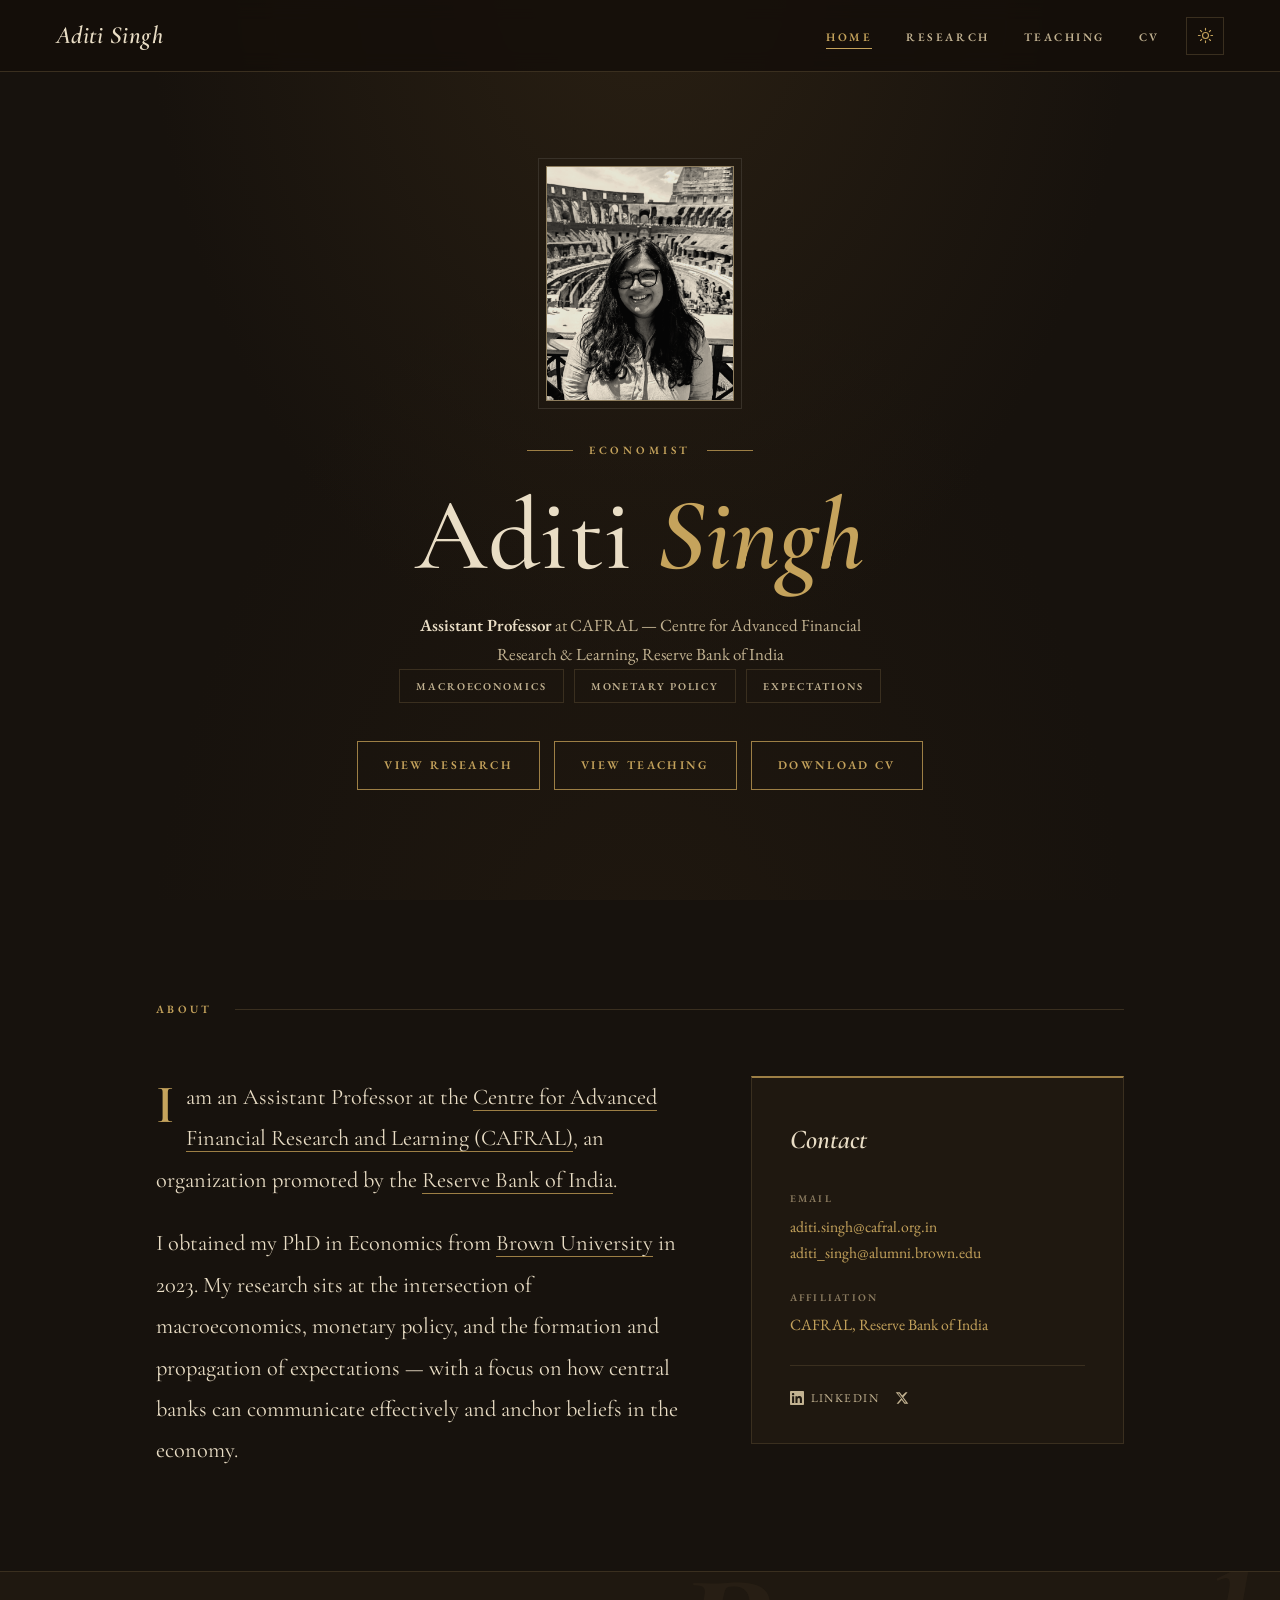
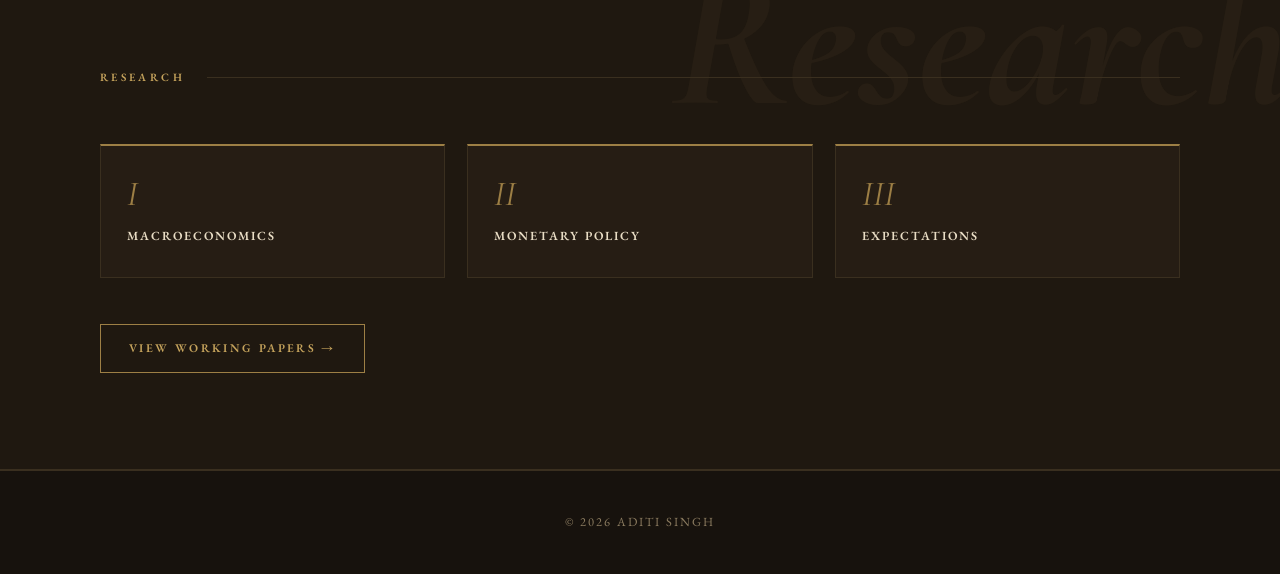
==== commit 7e312a86: "Remove decorative fleuron from home hero Deleted the ornament glyph between the subtitle and tags, p" ====
--- a/dark-academia/index.html
+++ b/dark-academia/index.html
@@ -260,13 +260,6 @@
     }
     .hero-sub strong { color: var(--paper); font-weight: 600; }
 
-    .ornament {
-      color: var(--gold-soft);
-      font-size: 1.5rem;
-      margin: 30px 0 34px;
-      line-height: 1;
-    }
-
     .tags {
       display: flex;
       flex-wrap: wrap;
@@ -521,7 +514,14 @@
       .research-areas { grid-template-columns: 1fr; }
     }
   </style>
-  <script>try{if(localStorage.getItem('da-theme')==='light')document.documentElement.setAttribute('data-theme','light');}catch(e){}</script>
+  <script>
+  (function(){try{
+    var q=new URLSearchParams(location.search).get('theme');
+    var t=q||localStorage.getItem('da-theme');
+    if(q){try{localStorage.setItem('da-theme',q);}catch(e){}}
+    if(t==='light')document.documentElement.setAttribute('data-theme','light');
+  }catch(e){}})();
+  </script>
 </head>
 <body>
 
@@ -565,7 +565,6 @@
         <strong>Assistant Professor</strong> at CAFRAL — Centre for Advanced
         Financial Research &amp; Learning, Reserve Bank of India
       </p>
-      <div class="ornament">&#10087;</div>
       <div class="tags">
         <span class="tag">Macroeconomics</span>
         <span class="tag">Monetary Policy</span>
@@ -671,13 +670,32 @@
       document.getElementById('hero-inner').classList.add('loaded');
     });
 
+    const root = document.documentElement;
+    const currentTheme = () => root.getAttribute('data-theme') === 'light' ? 'light' : 'dark';
+    function syncThemeLinks() {
+      const t = currentTheme();
+      document.querySelectorAll('a[href]').forEach(a => {
+        const href = a.getAttribute('href');
+        if (!/^(index|research|teaching)\.html/.test(href)) return;
+        try {
+          const u = new URL(href, location.href);
+          u.searchParams.set('theme', t);
+          a.setAttribute('href', u.pathname.split('/').pop() + u.search + u.hash);
+        } catch (e) {}
+      });
+    }
+    syncThemeLinks();
+    if (location.search) {
+      try { history.replaceState(null, '', location.pathname + location.hash); } catch (e) {}
+    }
+
     const themeToggle = document.getElementById('theme-toggle');
     themeToggle.addEventListener('click', () => {
-      const root = document.documentElement;
       const toLight = root.getAttribute('data-theme') !== 'light';
       if (toLight) { root.setAttribute('data-theme', 'light'); }
       else { root.removeAttribute('data-theme'); }
       try { localStorage.setItem('da-theme', toLight ? 'light' : 'dark'); } catch (e) {}
+      syncThemeLinks();
     });
 
     const burger = document.getElementById('nav-burger');
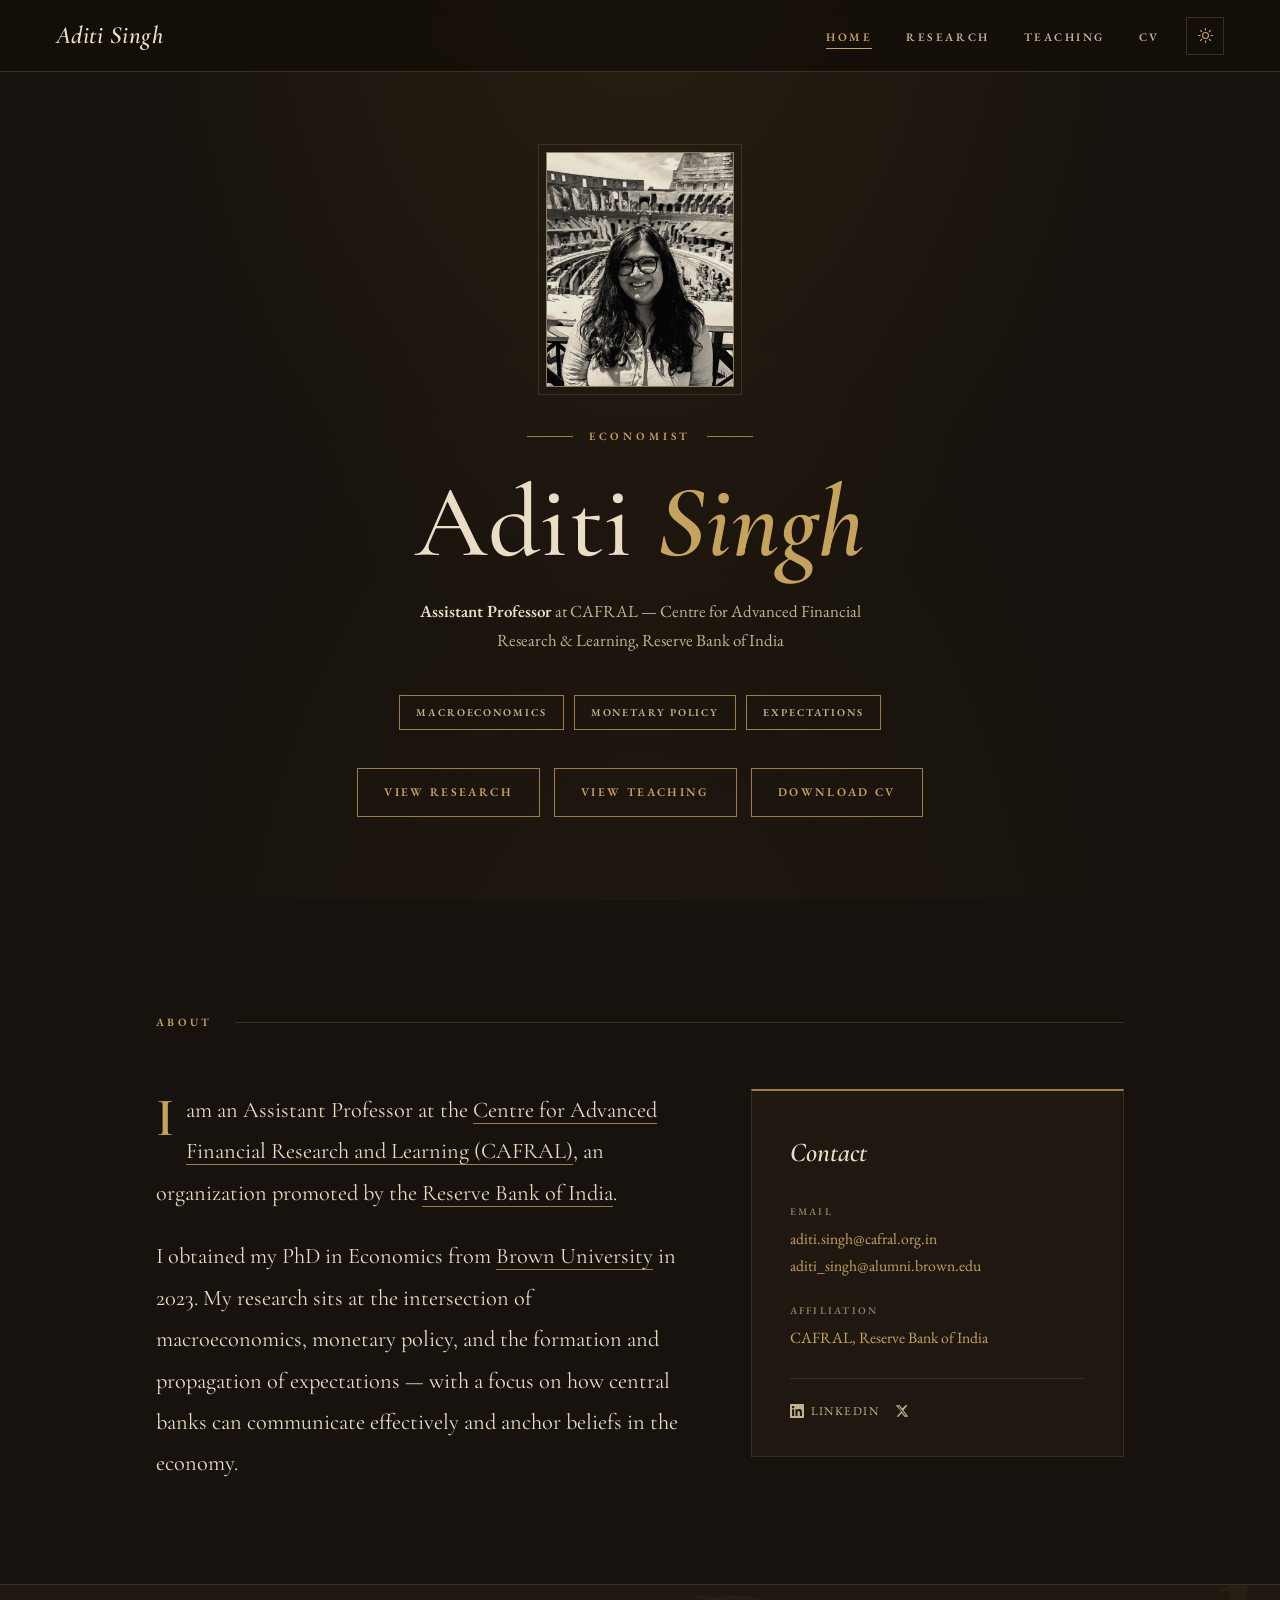
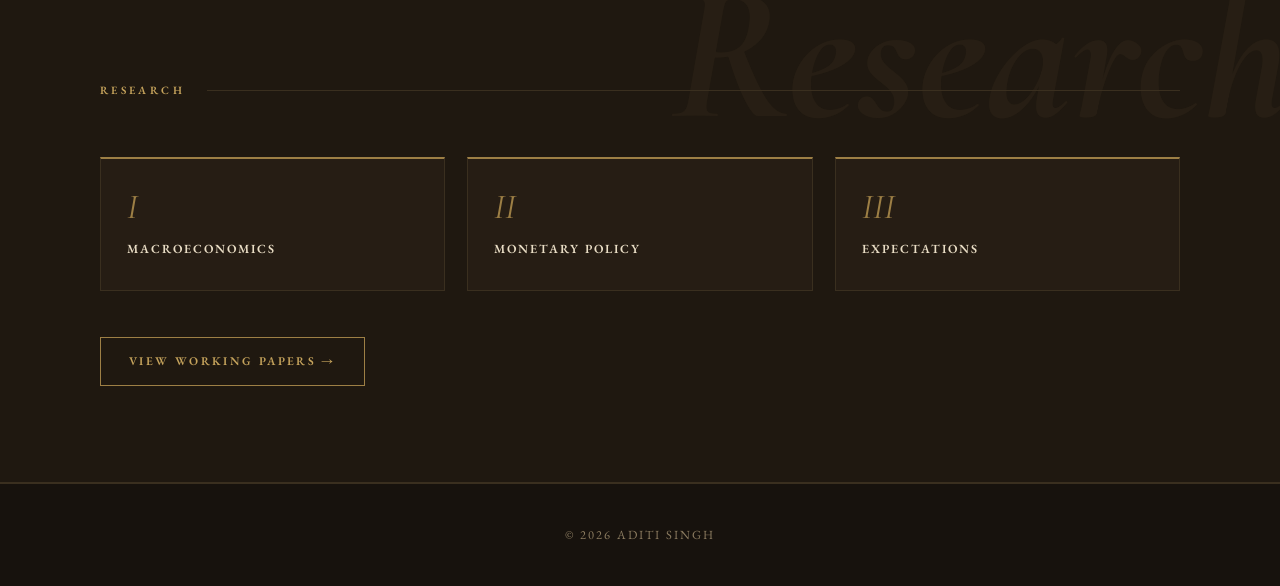
==== commit eef2dc48: "Brighten home tag boxes; add space above the tags row - .tag border uses --gold-soft (visible in dar" ====
--- a/dark-academia/index.html
+++ b/dark-academia/index.html
@@ -265,6 +265,7 @@
       flex-wrap: wrap;
       justify-content: center;
       gap: 10px;
+      margin-top: 40px;
       margin-bottom: 38px;
     }
     .tag {
@@ -273,11 +274,11 @@
       letter-spacing: 0.18em;
       text-transform: uppercase;
       color: var(--paper-dim);
-      border: 1px solid var(--line);
+      border: 1px solid var(--gold-soft);
       padding: 7px 16px;
       transition: color 0.25s, border-color 0.25s;
     }
-    .tag:hover { color: var(--gold); border-color: var(--gold-soft); }
+    .tag:hover { color: var(--gold); border-color: var(--gold); }
 
     .actions {
       display: flex;
